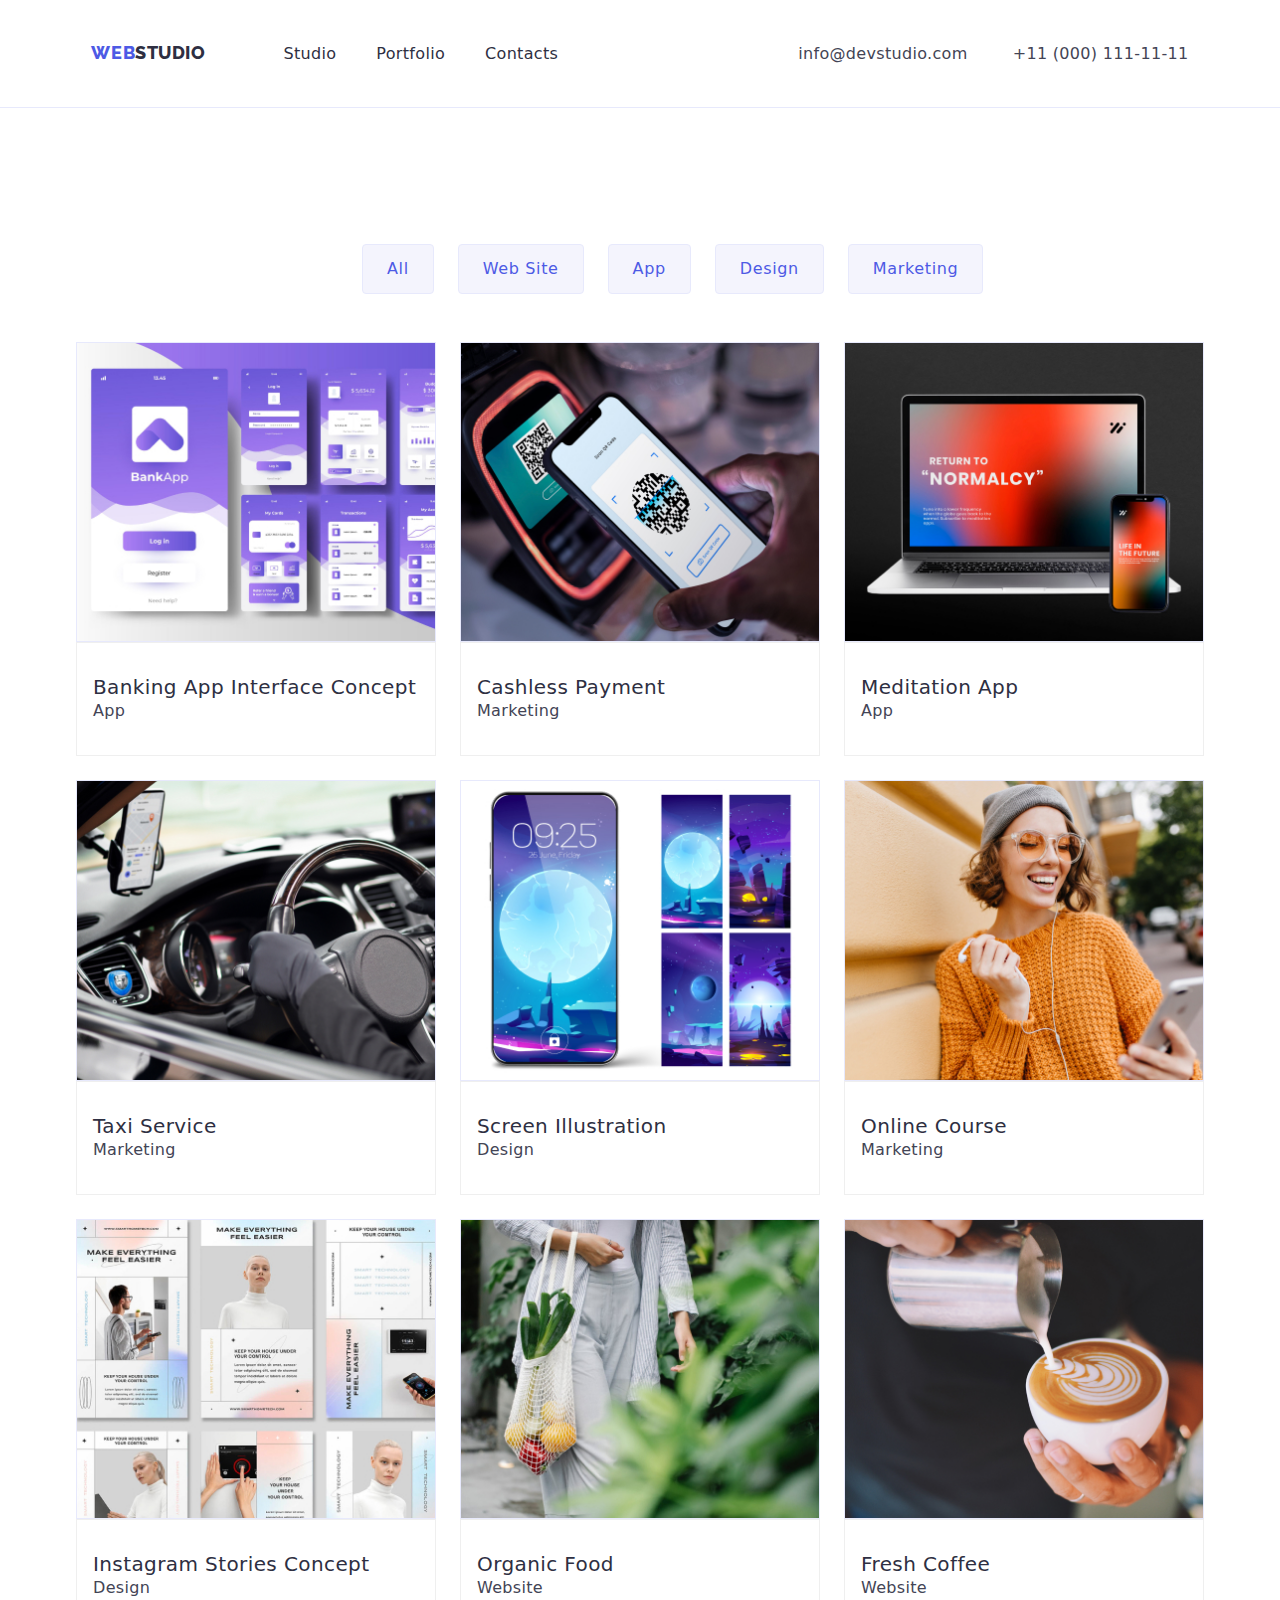
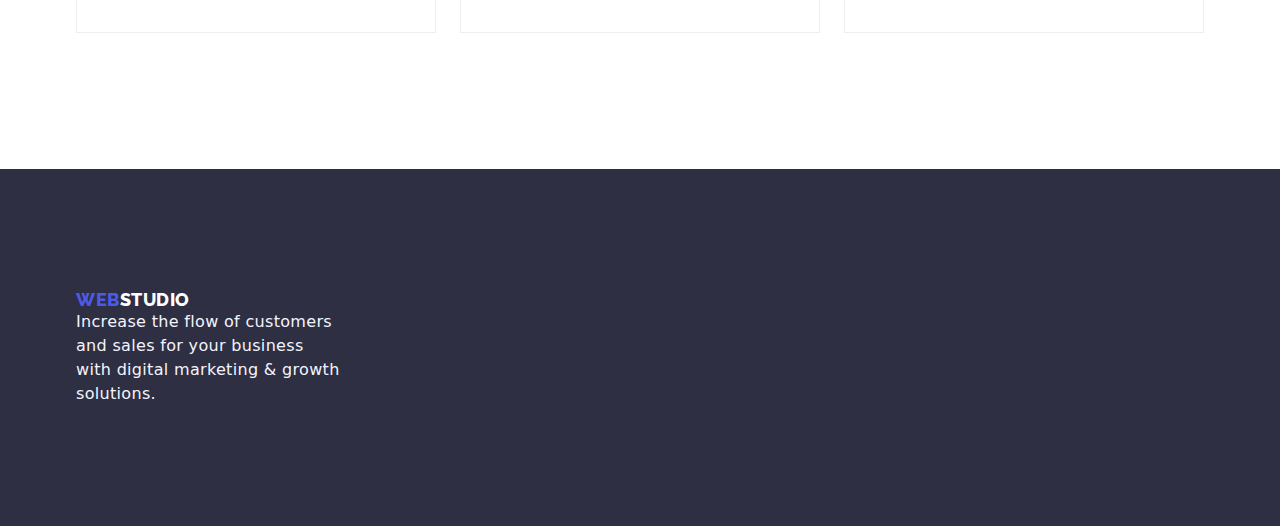
==== portfolio.html @ e3c03080 "Initial commit" ====
<!doctype html>
<html lang="en">

<head>
    <meta charset="UTF-8">
    <meta name="viewport" content="width=device-width, initial-scale=1.0">
    <title>Web Studio</title>
    <link rel="stylesheet" href="./css/styles.css">
    <link rel="preconnect" href="https://fonts.googleapis.com">
    <link rel="preconnect" href="https://fonts.gstatic.com" crossorigin>
    <link href="https://fonts.googleapis.com/css2?family=Raleway:wght@800&family=Roboto:wght@400;500;700;900&display=swap"
        rel="stylesheet">
    <link href="https://cdnjs.cloudflare.com/ajax/libs/modern-normalize/1.0.0/modern-normalize.min.css" rel="stylesheet">
    
</head>

<body>
    <header class="studioheader">
        <div class="section-container">
            <nav class="navheader">
                <a href="index.html" class="navstudio"><span class="web">WEB</span>STUDIO</a>
                <ul class="navul">
                    <li class="list"><a href="index.html" class="aheader">Studio</a></li>
                    <li class="list"><a href="portfolio.html" class="aheader">Portfolio</a></li>
                    <li class="list"><a href="Contacts" class="aheader">Contacts</a></li>
                </ul>
                <address class="headeradd">
                    <a href="mailto:info@devstudio.com" class="addheader">info@devstudio.com</a>
                    <a href="tel:+110001111111" class="addheader">+11 (000) 111-11-11</a>
                </address>
            </nav>
        </div>
    </header>
    <main>
        <section class="section">
        <div class="section-button">
            <div class="section-container">
            <ul>
                <li class="list"><button class="port-button" type="button">All</button></li>
                <li class="list"><button class="port-button" type="button">Web Site</button></li>
                <li class="list"><button class="port-button"type="button">App</button></li>
                <li class="list"><button class="port-button" type="button">Design</button></li>
                <li class="list"><button class="port-button" type="button">Marketing</button></li>
            </ul>
             </div>
        </div>
            <div class="section-container">
            <ul class="portsection-ul">
                <li class="list">
                    <img src="./images/banking.jpg" alt="Bank App Image" width="360" height="300">
                    <div class="portcontent">
                    <h3>Banking App Interface Concept</h3>
                    <p>App</p>
                    </div>
                </li>
                <li class="list">
                    <img src="./images/Project2.jpg" alt="QR code scanning" width="360" height="300">
                    <div class="portcontent">
                    <h3>Cashless Payment</h3>
                    <p>Marketing</p>
                    </div>
                </li>
                <li class="list">
                    <img src="./images/Project3.jpg" alt="Laptop and Cellphone Image" width="360" height="300">
                    <div class="portcontent">
                    <h3>Meditation App</h3>
                    <p>App</p>
                    </div>
                </li>
                <li class="list">
                    <img src="./images/imgdriving.jpg" alt="Driving" width="360" height="300">
                    <div class="portcontent">
                    <h3>Taxi Service</h3>
                    <p>Marketing</p>
                    </div>
                </li>
                <li class="list">
                    <img src="./images/imgscreenphone.jpg" alt="Cellphone Screen" width="360" height="300">
                    <div class="portcontent">
                    <h3>Screen Illustration</h3>
                    <p>Design</p>
                    </div>
                </li>
                <li class="list">
                    <img src="./images/imggirl.jpg" alt="Girl with Cellphone" width="360" height="300">
                    <div class="portcontent">
                    <h3>Online Course</h3>
                    <p>Marketing</p>
                    </div>
                </li>
                <li class="list">
                    <img src="./images/imginsta.jpg" alt="Stories and Concepts" width="360" height="300">
                    <div class="portcontent">
                    <h3>Instagram Stories Concept</h3>
                    <p>Design</p>
                    </div>
                </li>
                <li class="list">
                    <img src="./images/imgorganic.jpg" alt="Girl with Fruits" width="360" height="300">
                    <div class="portcontent">
                    <h3>Organic Food</h3>
                    <p>Website</p>
                    </div>
                </li>
                <li class="list">
                    <img src="./images/imgcoffee.jpg" alt="coffee" width="360" height="300">
                    <div class="portcontent">
                    <h3>Fresh Coffee</h3>
                    <p>Website</p>
                    </div>
                </li>
            </ul>
            </div>
        </section>

    </main>

        <footer class="mainfoot">
            <div class="section-container">
            <a href="index.html" class="footstudio"><span class="web">WEB</span>STUDIO</a>
            <p>Increase the flow of customers and sales for your business with digital marketing & growth solutions.</p>
                </div>
        </footer>
</body>

</html>
---- css/styles.css ----
:root{
    --cornflower: #E7E9FC;
    --slate: #434455;
    --cloud: #F4f4fd;
    --iris: #4D5AE5;
    --bgnavyblue: #2e2f42;
    --colorwhite: #fff;
}
/* styles for resetting the top padding of elements */
h1,
h2,
h3,
h4,
h5,
h6,
p {
    margin: 0px;
}

.list {
    list-style: none;
    padding-left: 0;
    margin: 0;
}

.navstudio,
.web,
.aheader,
.addheader,
.footstudio {
    text-decoration: none;
}

img {
    display: block;
    max-width: 100%;
    height: auto;
}

address {
    font-style: inherit;
}


body { 
    font-family: 'Roboto', sans-serif;
    font-size: 16px;
    font-weight: 400;
    background-color: var(--primarybg,#FFF);
    color:var(--maincolor, #2e2f42);
}
h3{
    color: var(--maincolor);
    font-size: 20px;
    font-weight: 500;
    line-height: 1.2em;
    letter-spacing: 0.4px;
}
p{
    color: var(--slate);
    font-size: inherit;
    font-weight: inherit;
    line-height: 1.5em;
    letter-spacing: 0.32px;
}

.navstudio{
    color: var(--maincolor);
    width: 44px;
    font-family: 'Raleway';
    font-size: 18px;
    font-weight: 800;
    line-height: 1.16em;
    letter-spacing: 0.54px;
    text-transform: uppercase;
    padding-right: 76px;
    
   
}
.navheader .web {
    width: 71px;
    color: var(--iris);
    font-family: 'Raleway';
    font-size: 18px;
    font-weight: 800;
    line-height: 1.16em;
    letter-spacing: 0.54px;
    text-transform: uppercase;
   
}

.navheader .aheader {
    color: var(--maincolor);
    font-size: inherit;
    line-height: 1.5em;
    letter-spacing: 0.32px;
    font-weight: 500;
    font-weight: 500;
}


.addheader{
    color: var(--slate);
    font-size: inherit;
    line-height: 1.5em;
    letter-spacing: 0.32px;
    font-weight: 500;
    margin-left: 40px;
}

.studioheader {
    border-bottom: 1px solid var(--cornflower);   
}

.navheader {
    display: flex;
    justify-content: center;
    align-items: center;
    flex-shrink: 0;
    padding: 25.5px 0px;
    
  
}
.navul{
    display: flex;
    margin-right: 200px;
    margin-left: 76px;
    padding: 0px;
   
  
}
.navul .list{
    font-weight: 500;
    padding-left: 40px;
    
   
}

.aheader:focus {
    color: var(--iris);   
}
.aheader:hover {
    color: var(--iris);   
}

.addheader:focus {
    color: var(--iris);   
}
.addheader:hover {
    color: var(--iris);   
}

.section-container{
    width: 1158px;
    padding: 0px 15px;
    /* background-color: pink; */
    margin-left: auto;
    margin-right: auto;
}
.section {
    padding-top: 120px;
    padding-bottom: 120px;
}

/* Main hero section */
.studiohero {
display: block;
padding-top: 120px;
padding-bottom: 120px;
flex-shrink: 0;
background: var(--bgnavyblue);
}
.studiohero h1 {
    margin: 0px;
    display: block;
     width: 496px;
    color: var(--colorwhite);
    text-align: center;
    font-size: 56px;
    line-height: 1.07em;
    font-weight: 700;
    gap: 10px;
    letter-spacing: 1.12px;
    margin: 0px 331px 48px 331px ;
  
}
   
.studiohero .herobutton{
    display: block;
    align-items: center;
    font-family: inherit;
    width: 169px;
    padding: 16px 32px;
    gap: 10px;
    border-radius: 4px;
    background: var(--iris);
    box-shadow: 0px 4px 4px 0px rgba(0, 0, 0, 0.15);
    margin: 0px 495px 0px 496px;
    /* button text */
    color: var(--cloud);
    font-size: 16px;
    line-height: 1.5em;
    font-weight: 500;
}
.studiohero .herobutton:active,
.studiohero .herobutton:hover{
    background-color: var(--cloud);
    cursor: pointer;
    transition: 0.5s;
    color: black;  
}
.studiohero .herobutton:focus {
    background-color:var(--cloud);
    color: black;
}

/* section 2 */



.studiofeature-ul{
    display: flex;
    flex-wrap: wrap;
    gap: 24px;
    padding: 0;
}

.studiofeature-ul .list{
    flex-basis: calc((100%-72px)/3);
}  


.studiofeature-ul h3{
    width: 264px;
    margin-bottom: 8px;
   
}

.studiofeature-ul p{
    width: 264px;
   
}
/* main 3rd section */


.sectionstudio .section {
    padding-top: 0px;
}
.sectionstudio h2{
    text-align: center;
    font-size: 36px;
    font-style: normal;
    font-weight: 700;
    line-height: 1.11em;
    letter-spacing: 0.72px;
    text-transform: capitalize;
    margin-bottom: 72px;
}

.studioimage-ul {
    display: flex;
    flex-wrap: wrap;
    gap: 24px;
    padding: 0;

}

.studioimage-ul .list img{
    border: 1px solid var(--cornflower);
    background: url(<path-to-image>), lightgray -72.845px -19px / 144.444% 112.667% no-repeat;
    flex-basis: calc((100%-48px)/2);
    
}


.studioimage-ul .list:hover{
    box-shadow: 1px 1px 5px 3px rgb(207, 66, 184);
    cursor: pointer;
    transition: 0.5s;
}


/* main 4rth section */

.studioteam {
   
    background: var(--cloud);
    padding-bottom: 0px;
   

}

.studioteam h2 {
    text-align: center;
    font-size: 36px;
    font-style: normal;
    font-weight: 700;
    line-height: 1.11em;
    letter-spacing: 0.72px;
    text-transform: capitalize;
    margin-bottom: 72px;
   
   
}

.studioteam-ul  {
    display: flex;
    flex-wrap:wrap;
    gap: 24px;
    padding: 0;

}

.studioteam- ul .list img{
    flex-basis: calc((100%-72px)/3);
    border-radius: 0px 0px 4px 4px;
    box-shadow: 0px 2px 1px 0px rgba(46, 47, 66, 0.08), 0px 1px 1px 0px rgba(46, 47, 66, 0.16), 0px 1px 6px 0px rgba(46, 47, 66, 0.08);

}

.teamcontent{
    background-color:var(--primarybg);
    padding: 32px 16px;
    border-top: 0;
    border: 1px solid #eeee;
    text-align: center;
}


.studioteam-ul .list:hover{
    box-shadow: 1px 1px 5px 3px rgb(207, 66, 184);
    cursor: pointer;
    transition: 0.5s;
}

/* FOOTER */

.mainfoot {
   
    flex-shrink: 0;
    background: var(--bgnavyblue);
    padding-top: 120px;
    padding-bottom: 120px;

}



.mainfoot .web {
    width: 44px;
    color: var(--iris);
    font-family: Raleway;
    font-size: 18px;
    font-weight: 800;
    line-height: 1.17em;
    letter-spacing: 0.54px;
    text-transform: uppercase;
    
}

.mainfoot .footstudio {
    color: var(--colorwhite);
    width: 71px;
    font-family: 'Raleway';
    font-size: 18px;
    font-weight: 800;
    line-height: 1.17em;
    letter-spacing: 0.54px;
    text-transform: uppercase;
    padding-right: 76px;
    display: flex;
    height: 21px;


   
}

.mainfoot p {
    color: var(--cloud);
    width: 264px;
}





/* PORTFILIO CSS */

/* button section portfolio */

.section-button{
    margin-bottom: 48px;
}
.section-button ul {
    display: flex;
    align-items: flex-start;
    gap: 24px;
    margin-left: 286px;
    list-style-type: none;
    padding: 0px;
   

}

.port-button {
    color: var(--iris);
    text-align: center;
    display: flex;
    font-family: inherit;
    padding: 12px 24px;
    border-radius: 4px;
    border: 1px solid var(--cornflower);
    background: var(--cloud);
    font-size: inherit;
    font-weight: inherit;

    /* Button Text */
    font-size: 16px;
    font-style: normal;
    font-weight: 500;
    line-height: 1.5em;
    letter-spacing: 0.64px;
   
}

.port-button:active,
.port-button:hover {
    background-color: var(--iris);
    cursor: pointer;
    color: var(--colorwhite);
}

.port-button:focus {
    background-color: var(--iris);
    color: var(--colorwhite);
}

/*  main section Portfolio */

.portsection-ul{
    display: flex;
    flex-wrap: wrap;
    gap: 24px;
    padding: 0;

}
.portsection-ul .list img {
    flex-basis: calc((100%-192px)/8);
    border: 1px solid var(--cornflower);
    background: var(--colorwhite);
    
}


.portcontent{
    background-color: var(--primarybg);
    padding: 32px 16px;
    border-top: 0;
    border: 1px solid #eeee;
}

.portsection-ul .list:hover {
    box-shadow: 1px 1px 4px 3px rgb(207, 66, 184);
    cursor: pointer;
    transition: 0.5s;
}
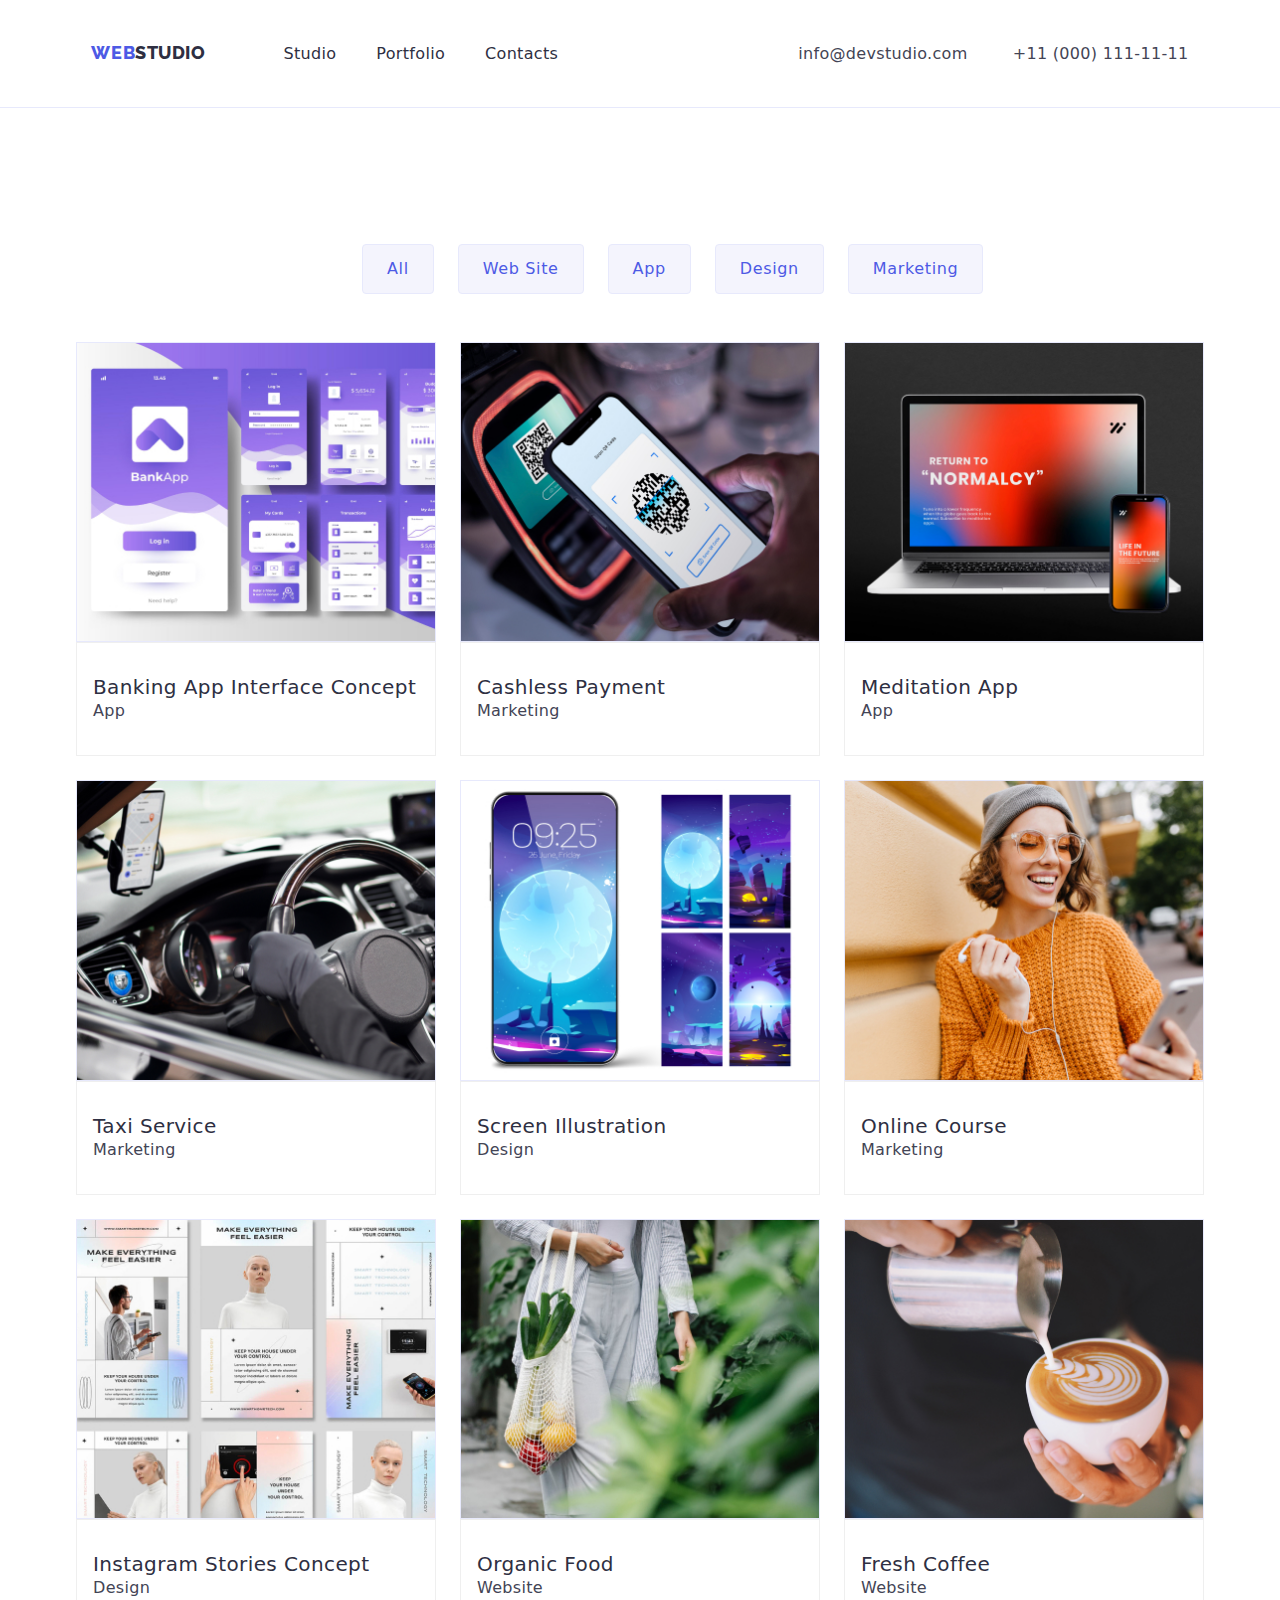
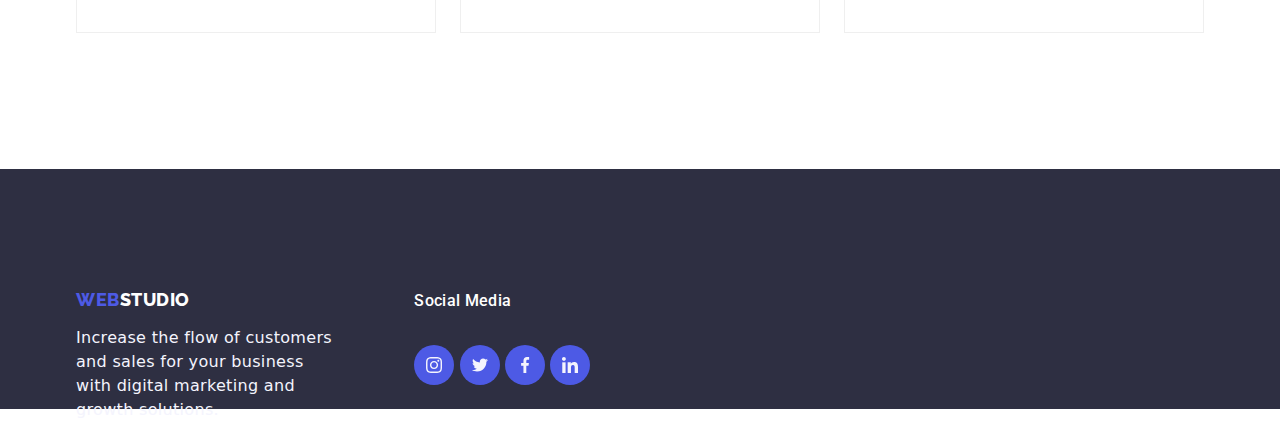
==== commit b475a8ce: "add social links and svg icons" ====
--- a/portfolio.html
+++ b/portfolio.html
@@ -117,9 +117,25 @@
 
         <footer class="mainfoot">
             <div class="section-container">
-            <a href="index.html" class="footstudio"><span class="web">WEB</span>STUDIO</a>
-            <p>Increase the flow of customers and sales for your business with digital marketing & growth solutions.</p>
+                <div class="footer">
+                    <a href="index.html" class="footstudio"><span class="web">WEB</span>STUDIO</a>
+                    <p>Increase the flow of customers and sales for your business with digital marketing and growth solutions.
+                    </p>
                 </div>
+                <div class="footlink">
+                    <h3>Social Media</h3>
+                    <ul class="sociallink">
+                        <li class="list"><a href="#" class="teamlinks"><img src="images/icons/instagram 2.svg"
+                                    alt="instagram"></a></li>
+                        <li class="list"><a href="#" class="teamlinks"><img src="images/icons/twitter 1.svg" alt="twitter"></a>
+                        </li>
+                        <li class="list"><a href="#" class="teamlinks"><img src="images/icons/facebook 1.svg"
+                                    alt="facebook"></a></li>
+                        <li class="list"><a href="#" class="teamlinks"><img src="images/icons/linkedin 1.svg"
+                                    alt="linkedin"></a></li>
+                    </ul>
+                </div>
+            </div>
         </footer>
 </body>
 
--- a/css/styles.css
+++ b/css/styles.css
@@ -5,6 +5,7 @@
     --iris: #4D5AE5;
     --bgnavyblue: #2e2f42;
     --colorwhite: #fff;
+    --lightslate: #8E8F99;
 }
 /* styles for resetting the top padding of elements */
 h1,
@@ -164,11 +165,21 @@
 
 /* Main hero section */
 .studiohero {
-display: block;
-padding-top: 120px;
-padding-bottom: 120px;
-flex-shrink: 0;
-background: var(--bgnavyblue);
+display: flex;
+margin-right: auto;
+margin-left: auto;
+background-color: var(--bgnavyblue);
+background-image: url("../images/herosection1.jpg");
+width: 1440px;
+background-size: cover;
+background-position: center;
+justify-content: center;
+background-repeat: no-repeat;
+padding-top: 260px;
+padding-bottom: 188px;
+
+
+
 }
 .studiohero h1 {
     margin: 0px;
@@ -229,6 +240,18 @@
     flex-basis: calc((100%-72px)/3);
 }  
 
+.studiofeature-ul .list img{
+    align-items: center;
+    justify-content: center;
+    width: 264px;
+    height: 112px;
+    background-color: var(--cloud);
+    padding-top: 24px;
+    padding-bottom: 24px;
+    margin-bottom: 8px;
+    
+
+}
 
 .studiofeature-ul h3{
     width: 264px;
@@ -269,7 +292,7 @@
     border: 1px solid var(--cornflower);
     background: url(<path-to-image>), lightgray -72.845px -19px / 144.444% 112.667% no-repeat;
     flex-basis: calc((100%-48px)/2);
-    
+    box-shadow: 1px 0px 10px 1px lightgray;
 }
 
 
@@ -300,7 +323,6 @@
     text-transform: capitalize;
     margin-bottom: 72px;
    
-   
 }
 
 .studioteam-ul  {
@@ -314,16 +336,19 @@
 .studioteam- ul .list img{
     flex-basis: calc((100%-72px)/3);
     border-radius: 0px 0px 4px 4px;
-    box-shadow: 0px 2px 1px 0px rgba(46, 47, 66, 0.08), 0px 1px 1px 0px rgba(46, 47, 66, 0.16), 0px 1px 6px 0px rgba(46, 47, 66, 0.08);
-
+    box-shadow: 0px 2px 2px 0px rgba(46, 47, 66, 0.08), 0px 1px 2px 0px rgba(46, 47, 66, 0.16), 0px 1px 6px 0px rgba(46, 47, 66, 0.08);
+   
 }
 
 .teamcontent{
-    background-color:var(--primarybg);
+    background-color: var(--primarybg);
     padding: 32px 16px;
-    border-top: 0;
-    border: 1px solid #eeee;
+    /* border-top: 0;
+    border: 1px solid #eeee; */
     text-align: center;
+}
+.teamcontent h3{
+    margin-bottom: 8px;
 }
 
 
@@ -333,6 +358,71 @@
     transition: 0.5s;
 }
 
+
+
+/* links SVG */
+
+.teamlink{
+    list-style: none;
+    display: flex;
+    align-items: center;
+    justify-content: center;
+    column-gap: 24px;
+    padding: 0;
+}
+.teamlinks{
+    display: flex;
+    align-items: center;
+    justify-content: center;
+    width: 40px;
+    height: 40px;
+    background-color:var(--iris) ;
+    border-radius: 20px;
+    margin-top: 8px;
+}
+
+/* custumer Section */
+
+.clientsection h2{
+    color: var(--NAVY-BLUE, #2E2F42);
+    text-align: center;
+        /* Header 2 */
+    font-family: inherit;
+    font-size: 36px;
+    font-style: normal;
+    font-weight: 700;
+    line-height: 40px;
+        /* 111.111% */
+    letter-spacing: 0.72px;
+    text-transform: capitalize;
+    margin-bottom: 72px;
+}
+
+.clientsection-ul {
+    display: flex;
+    flex-wrap: wrap;
+    gap: 24px;
+    padding: 0;
+
+}
+
+.clientsection-ul .list img {
+    flex-basis: calc((100%-120px)/5);
+    align-items: center;
+    justify-content: center;
+    width: 168px;
+    height: 88px;
+    border-radius: 4px;
+    border: 1px solid var(--LIGHT-SLATE, #8E8F99);
+    padding: 16px 32px;
+
+}
+.clientsection-ul .list:hover{
+    box-shadow: 1px 1px 5px 3px rgb(207, 66, 184);
+    cursor: pointer;
+    transition: 0.5s;
+}
+
 /* FOOTER */
 
 .mainfoot {
@@ -341,10 +431,9 @@
     background: var(--bgnavyblue);
     padding-top: 120px;
     padding-bottom: 120px;
-
-}
-
-
+   
+
+}
 
 .mainfoot .web {
     width: 44px;
@@ -370,16 +459,48 @@
     padding-right: 76px;
     display: flex;
     height: 21px;
-
-
-   
-}
-
+  
+}
+.footer{
+   width: 30%;
+    float: left;
+}
+.footlink{
+    width: 70%;
+    float: right;
+
+}
 .mainfoot p {
     color: var(--cloud);
     width: 264px;
-}
-
+    margin-top: 16px;
+}
+
+.footlink h3{
+    color: var(--WHITE, #FFF);
+        /* Body Medium */
+        font-family: 'Roboto';
+        font-size: 16px;
+        font-style: normal;
+        font-weight: 500;
+        line-height: 24px;
+        /* 150% */
+        letter-spacing: 0.32px;      
+}
+
+.sociallink{
+    padding: 0;
+  
+}
+.sociallink .list{
+    display: inline-flex;
+    align-items: flex-start;
+    gap: 16px;
+}
+
+.sociallink .list .teamlinks{
+    margin-top: 16px;
+}
 
 
 
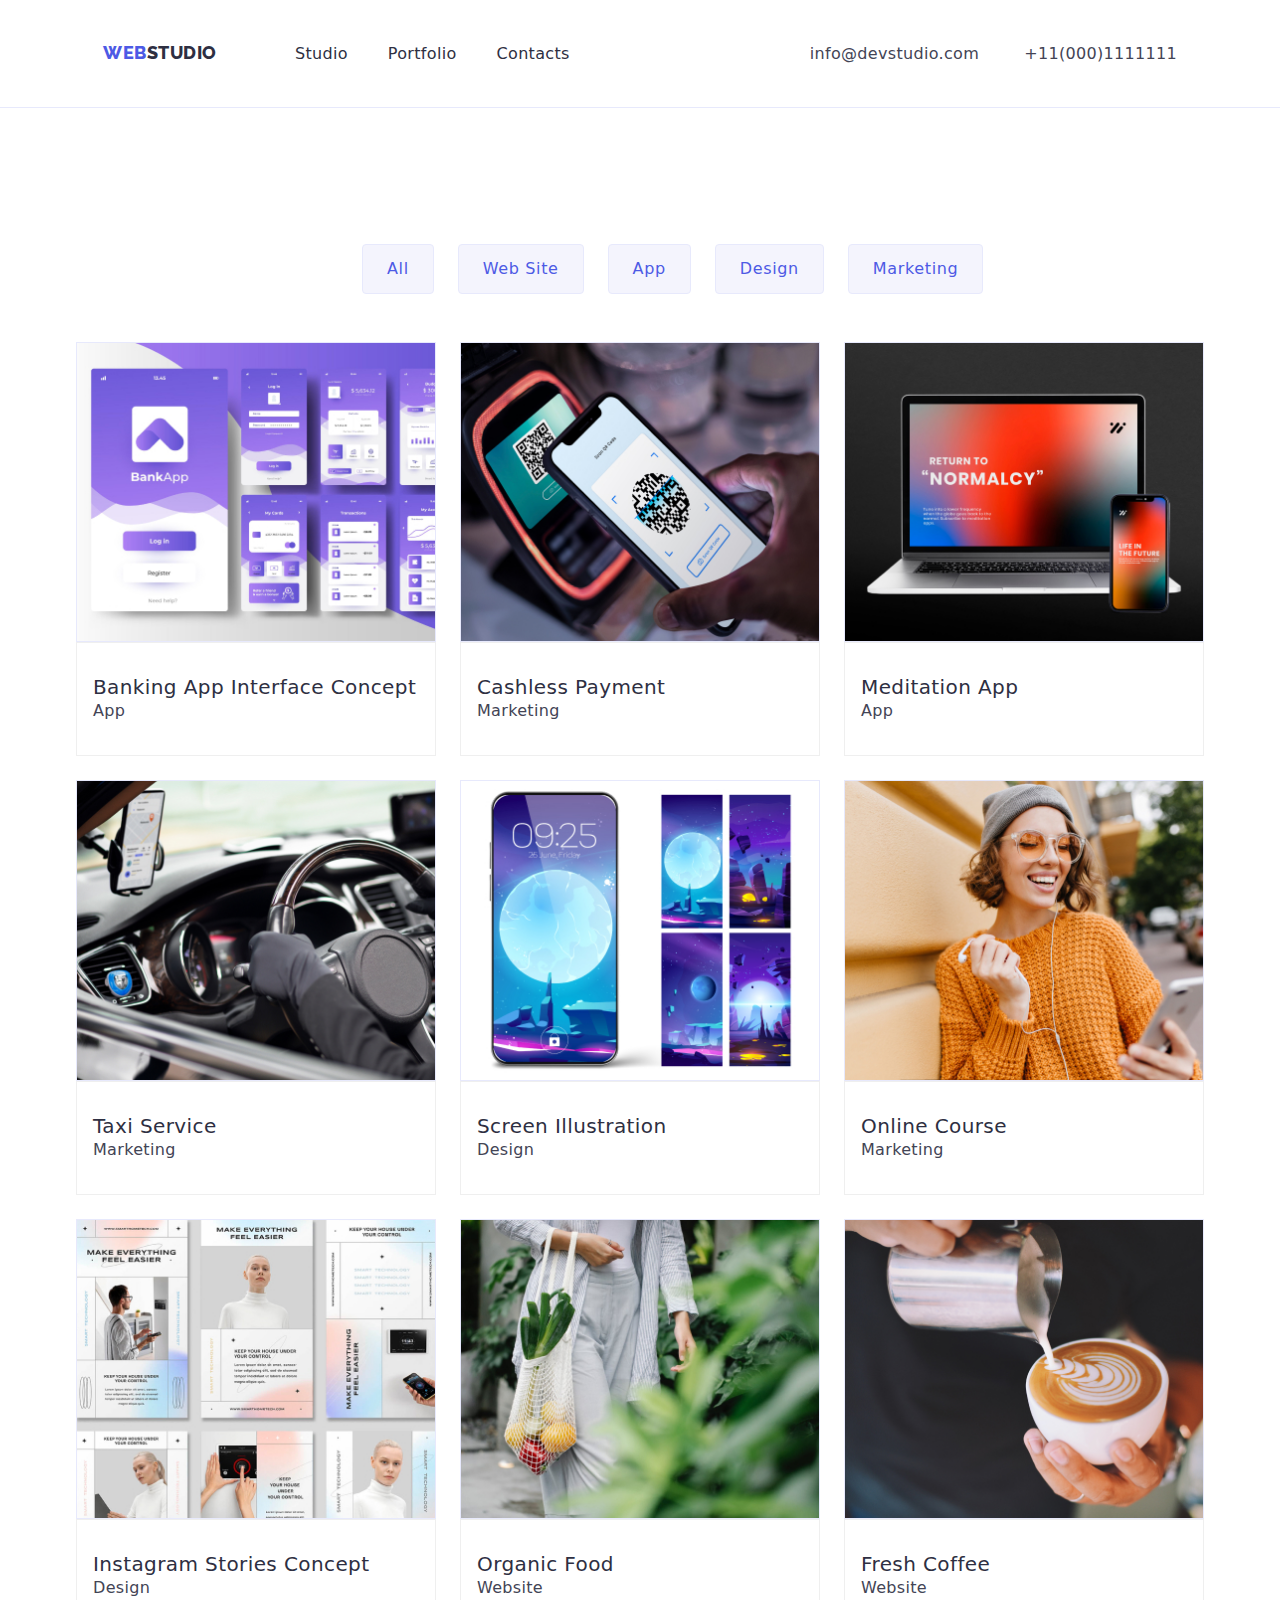
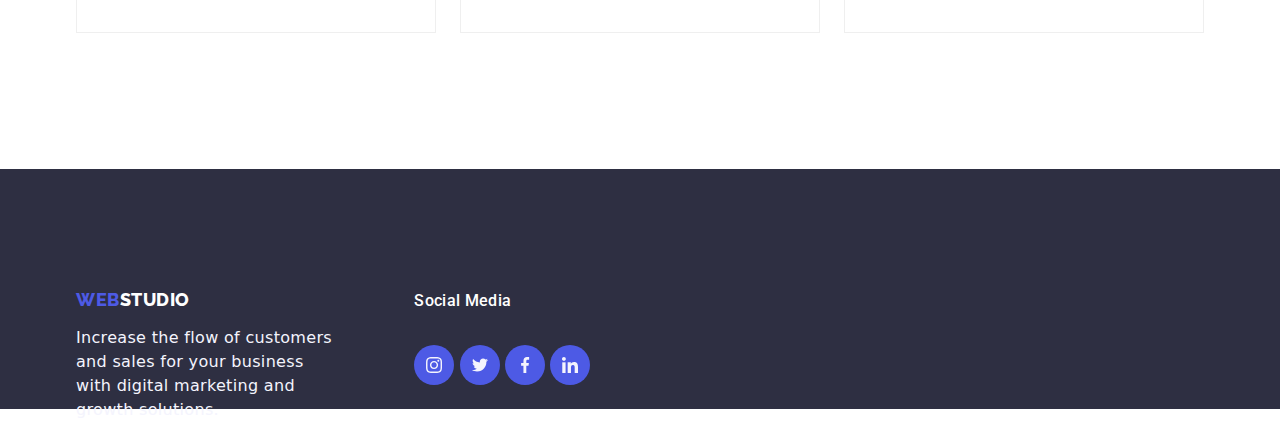
==== commit 6a8d55f0: "update svg and borders" ====
--- a/portfolio.html
+++ b/portfolio.html
@@ -11,7 +11,6 @@
     <link href="https://fonts.googleapis.com/css2?family=Raleway:wght@800&family=Roboto:wght@400;500;700;900&display=swap"
         rel="stylesheet">
     <link href="https://cdnjs.cloudflare.com/ajax/libs/modern-normalize/1.0.0/modern-normalize.min.css" rel="stylesheet">
-    
 </head>
 
 <body>
@@ -26,7 +25,7 @@
                 </ul>
                 <address class="headeradd">
                     <a href="mailto:info@devstudio.com" class="addheader">info@devstudio.com</a>
-                    <a href="tel:+110001111111" class="addheader">+11 (000) 111-11-11</a>
+                    <a href="tel:+110001111111" class="addheader">+11(000)1111111</a>
                 </address>
             </nav>
         </div>
--- a/css/styles.css
+++ b/css/styles.css
@@ -6,6 +6,8 @@
     --bgnavyblue: #2e2f42;
     --colorwhite: #fff;
     --lightslate: #8E8F99;
+    --ocean: #404BBF;
+    --green: #31D0AA;
 }
 /* styles for resetting the top padding of elements */
 h1,
@@ -79,14 +81,7 @@
    
 }
 .navheader .web {
-    width: 71px;
     color: var(--iris);
-    font-family: 'Raleway';
-    font-size: 18px;
-    font-weight: 800;
-    line-height: 1.16em;
-    letter-spacing: 0.54px;
-    text-transform: uppercase;
    
 }
 
@@ -133,24 +128,24 @@
 .navul .list{
     font-weight: 500;
     padding-left: 40px;
-    
-   
-}
-
+      
+}
+
+
+.aheader:hover,
 .aheader:focus {
     color: var(--iris);   
 }
-.aheader:hover {
+
+.addheader:hover,
+.addheader:focus{
     color: var(--iris);   
 }
 
-.addheader:focus {
-    color: var(--iris);   
-}
-.addheader:hover {
-    color: var(--iris);   
-}
-
+.navstudio:hover,
+.navstudio:focus{
+    color: var(--iris) ;
+}
 .section-container{
     width: 1158px;
     padding: 0px 15px;
@@ -165,17 +160,16 @@
 
 /* Main hero section */
 .studiohero {
-display: flex;
-margin-right: auto;
-margin-left: auto;
+
+margin:0 auto;
 background-color: var(--bgnavyblue);
-background-image: url("../images/herosection1.jpg");
-width: 1440px;
+background-image:linear-gradient(rgba(45, 47, 66, 0.7), rgba(46, 47, 66, 0.7)), url("../images/herosection1.jpg");
+max-width: 1440px;
 background-size: cover;
 background-position: center;
 justify-content: center;
 background-repeat: no-repeat;
-padding-top: 260px;
+padding-top: 188px;
 padding-bottom: 188px;
 
 
@@ -215,14 +209,16 @@
 }
 .studiohero .herobutton:active,
 .studiohero .herobutton:hover{
-    background-color: var(--cloud);
-    cursor: pointer;
-    transition: 0.5s;
-    color: black;  
+    border-radius: 4px;
+    background-color: var(--ocean);
+    box-shadow: 0px 3px 1px rgba(0, 0, 0, 0.1), 0px 2px 1px rgba(0, 0, 0, 0.88), 0px 2px 2px rgba(0, 0, 0, 0.12);
+    cursor: pointer;
+    transition: 0.5s;
+    color: var(--colorwhite);  
 }
 .studiohero .herobutton:focus {
-    background-color:var(--cloud);
-    color: black;
+    background-color:var(--ocean);
+    color: var(--colorwhite);
 }
 
 /* section 2 */
@@ -297,7 +293,8 @@
 
 
 .studioimage-ul .list:hover{
-    box-shadow: 1px 1px 5px 3px rgb(207, 66, 184);
+    box-shadow: 1px 1px 5px 3px var(--ocean);
+    cursor: pointer;
     cursor: pointer;
     transition: 0.5s;
 }
@@ -336,8 +333,8 @@
 .studioteam- ul .list img{
     flex-basis: calc((100%-72px)/3);
     border-radius: 0px 0px 4px 4px;
-    box-shadow: 0px 2px 2px 0px rgba(46, 47, 66, 0.08), 0px 1px 2px 0px rgba(46, 47, 66, 0.16), 0px 1px 6px 0px rgba(46, 47, 66, 0.08);
-   
+    background: var(--colorwhite);
+    box-shadow: 0px 2px 1px 0px rgba(46, 47, 66, 0.08), 0px 1px 1px 0px rgba(46, 47, 66, 0.16), 0px 1px 6px 0px rgba(46, 47, 66, 0.08);
 }
 
 .teamcontent{
@@ -352,8 +349,10 @@
 }
 
 
+
+
 .studioteam-ul .list:hover{
-    box-shadow: 1px 1px 5px 3px rgb(207, 66, 184);
+    box-shadow: 1px 1px 5px 3px var(--ocean);
     cursor: pointer;
     transition: 0.5s;
 }
@@ -379,6 +378,20 @@
     background-color:var(--iris) ;
     border-radius: 20px;
     margin-top: 8px;
+}
+
+.teamlinks:active,
+.teamlinks:hover {
+
+    background-color: var(--ocean);
+    cursor: pointer;
+    transition: 0.5s;
+    
+}
+
+.teamlinks:focus {
+    background-color: var(--ocean);
+
 }
 
 /* custumer Section */
@@ -401,33 +414,41 @@
 .clientsection-ul {
     display: flex;
     flex-wrap: wrap;
+    margin-left: 156px;
     gap: 24px;
     padding: 0;
 
 }
 
-.clientsection-ul .list img {
+.clientsection-ul .list svg {
     flex-basis: calc((100%-120px)/5);
-    align-items: center;
+    width: 104px;
+    height: 56px;
+    align-items: center ;
     justify-content: center;
-    width: 168px;
-    height: 88px;
     border-radius: 4px;
     border: 1px solid var(--LIGHT-SLATE, #8E8F99);
-    padding: 16px 32px;
-
-}
-.clientsection-ul .list:hover{
-    box-shadow: 1px 1px 5px 3px rgb(207, 66, 184);
-    cursor: pointer;
-    transition: 0.5s;
-}
-
-/* FOOTER */
+}
+
+
+.clientsection-ul .list:active,
+.clientsection-ul .list:hover {
+    fill: var(--ocean);
+    border-radius: 4px;
+    border: 2px solid var(--ocean);
+    cursor: pointer;
+    transition: 0.5s;
+}
+clientsection-ul .list:focus{
+    border-radius: 4px;
+    border: 2px solid var(--ocean);
+    cursor: pointer;
+    transition: 0.5s;
+}
 
 .mainfoot {
    
-    flex-shrink: 0;
+ 
     background: var(--bgnavyblue);
     padding-top: 120px;
     padding-bottom: 120px;
@@ -502,6 +523,23 @@
     margin-top: 16px;
 }
 
+.footstudio:focus,
+.footstudio:hover{
+    color: var(--iris);
+}
+.sociallink .teamlinks:active,
+.sociallink .teamlinks:hover,
+ .sociallink.teamlinks:focus{
+
+    background-color: var(--green);
+    cursor: pointer;
+    transition: 0.5s;
+}
+
+.footlink h3:hover{
+    color: var(--iris);
+}
+
 
 
 
@@ -544,17 +582,16 @@
    
 }
 
-.port-button:active,
-.port-button:hover {
-    background-color: var(--iris);
-    cursor: pointer;
-    color: var(--colorwhite);
-}
-
+
+.port-button:hover,
 .port-button:focus {
     background-color: var(--iris);
+    cursor: pointer;
     color: var(--colorwhite);
-}
+    box-shadow: 0px 3px 1px  rgba(0, 0, 0, 0.1), 0px 2px 1px rgba(0, 0, 0, 0.88), 0px 2px 2px rgba(0, 0, 0, 0.12);
+}
+
+
 
 /*  main section Portfolio */
 
@@ -581,9 +618,10 @@
 }
 
 .portsection-ul .list:hover {
-    box-shadow: 1px 1px 4px 3px rgb(207, 66, 184);
-    cursor: pointer;
-    transition: 0.5s;
+
+    cursor: pointer;
+    transition: 0.5s;
+    box-shadow: 2px 3px 1px 2px rgba(0, 0, 0, 0.1), 2px 2px 1px 2px rgba(0, 0, 0, 0.88), 2px 2px 2px 2px rgba(0, 0, 0, 0.12);
 } 
 
 
